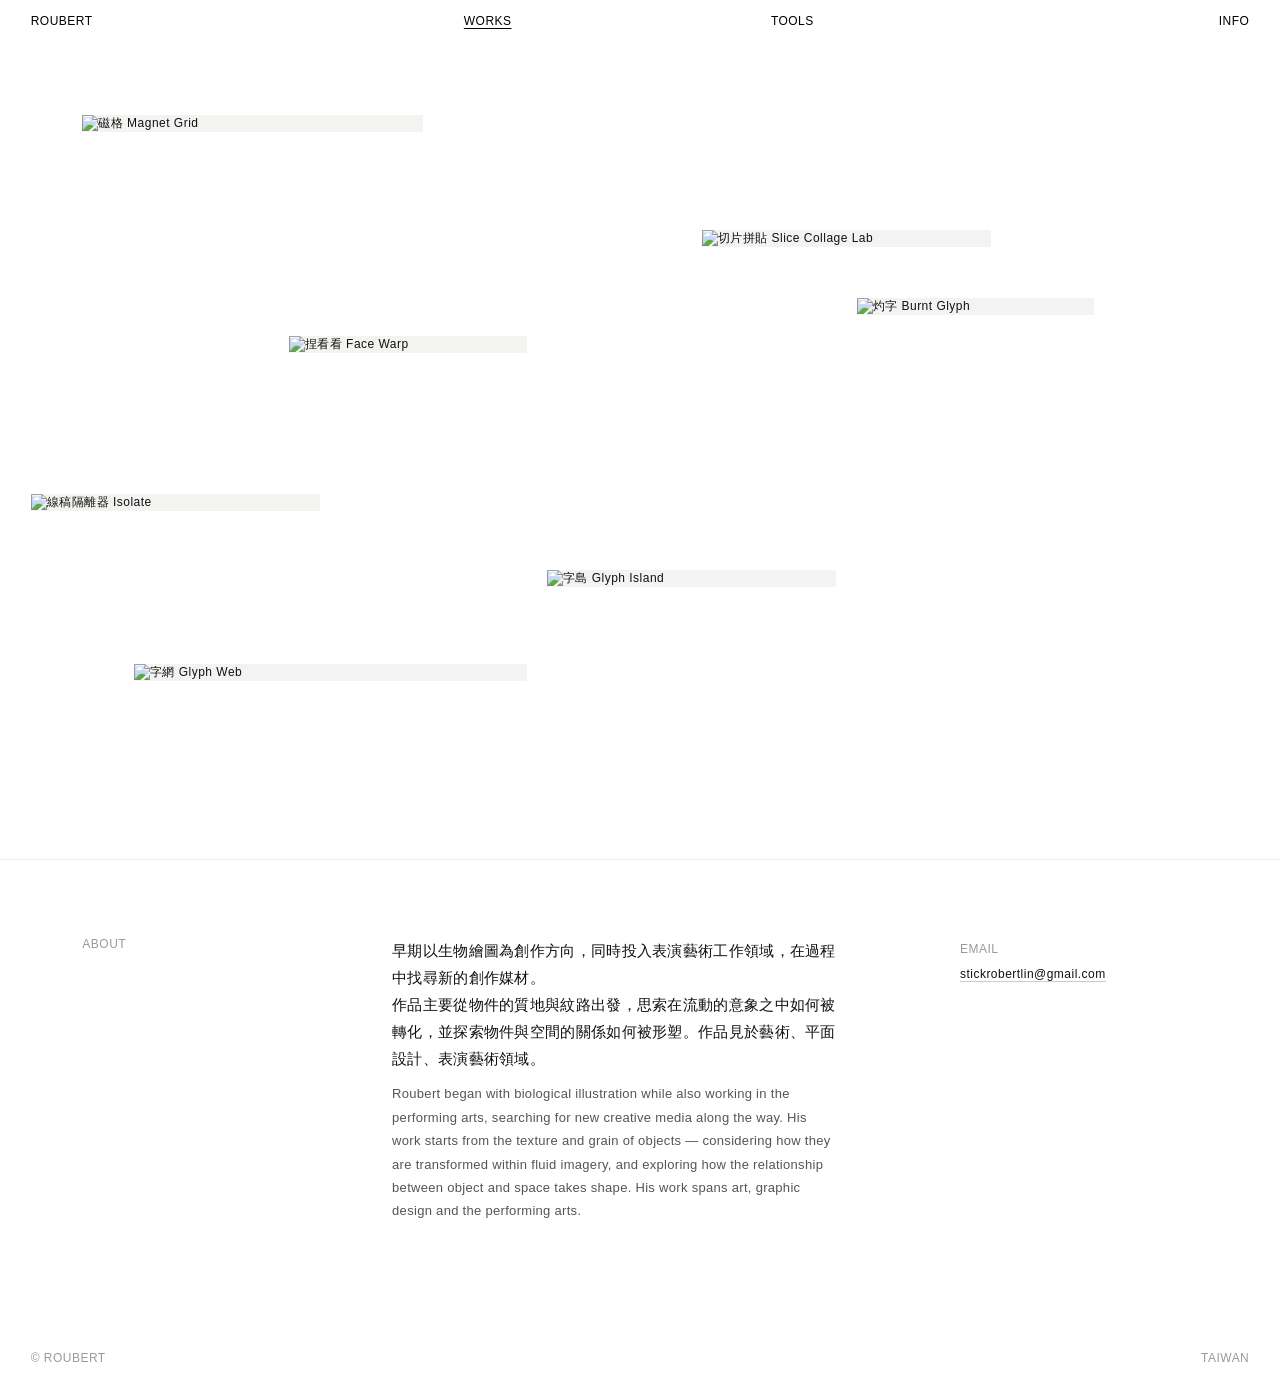
==== index.html @ 127d2389 "Initial commit" ====
<!doctype html>
<html lang="zh-Hant">
<head>
<meta charset="utf-8">
<meta name="viewport" content="width=device-width,initial-scale=1">
<title>ROUBERT</title>
<meta name="description" content="Roubert — 視覺創作者。作品見於藝術、平面設計、表演藝術領域。">
<link rel="stylesheet" href="assets/site.css">
</head>
<body data-root="">
<nav class="top">
  <a href="./">Roubert</a>
  <a href="./" aria-current="page">Works</a>
  <a href="roubert-tools/">Tools</a>
  <a href="#info">Info</a>
</nav>

<main class="wall"></main>
<div class="filters" aria-label="分類"></div>

<section id="info">
  <h2>About</h2>
  <div class="bio">
    <p>早期以生物繪圖為創作方向，同時投入表演藝術工作領域，在過程中找尋新的創作媒材。<br>作品主要從物件的質地與紋路出發，思索在流動的意象之中如何被轉化，並探索物件與空間的關係如何被形塑。作品見於藝術、平面設計、表演藝術領域。</p>
    <p>Roubert began with biological illustration while also working in the performing arts, searching for new creative media along the way. His work starts from the texture and grain of objects — considering how they are transformed within fluid imagery, and exploring how the relationship between object and space takes shape. His work spans art, graphic design and the performing arts.</p>
  </div>
  <dl>
    <dt>Email</dt><dd><a class="u" href="mailto:stickrobertlin@gmail.com">stickrobertlin@gmail.com</a></dd>
  </dl>
</section>

<footer><span>© Roubert</span><span>Taiwan</span></footer>
<script src="assets/works.js"></script>
<script src="assets/wall.js"></script>
</body>
</html>
---- assets/site.css ----
*{box-sizing:border-box;margin:0;padding:0}
:root{--ink:#111;--mute:#9a9a9a;--pad:2.4vw;--gap:1.6vw}
html{background:#fff}
body{color:var(--ink);font-family:"Helvetica Neue",Helvetica,"PingFang TC","Noto Sans TC",sans-serif;-webkit-font-smoothing:antialiased;font-size:12px;letter-spacing:.04em}
a{color:inherit;text-decoration:none}
img{display:block;max-width:100%}

/* nav：四個字平均散開 */
nav.top{position:fixed;top:0;left:0;right:0;z-index:10;display:grid;grid-template-columns:repeat(4,1fr);padding:14px var(--pad);mix-blend-mode:difference;color:#fff;text-transform:uppercase}
nav.top a:nth-child(2),nav.top a:nth-child(3){text-align:center}
nav.top a:nth-child(4){text-align:right}
nav.top a[aria-current]{text-decoration:underline;text-underline-offset:3px}

/* 作品牆 */
.wall{display:grid;grid-template-columns:repeat(24,1fr);column-gap:var(--gap);padding:9vw var(--pad) 12vw;align-items:start}
.w{display:block;grid-column:var(--c)/span var(--s);grid-row:var(--r);margin-top:var(--t,0)}
.w img{width:100%;height:auto;background:#f3f3f1;transition:opacity .35s}
.w figcaption{display:flex;justify-content:space-between;gap:1em;padding-top:8px;opacity:0;transform:translateY(-3px);transition:opacity .3s,transform .3s}
.w figcaption i{font-style:normal;color:var(--mute);white-space:nowrap}
.wall.dim .w img{opacity:.35}
.wall.dim .w.on img{opacity:1}
.w.on figcaption,.w:focus-visible figcaption{opacity:1;transform:none}
.filters{position:fixed;left:var(--pad);bottom:14px;z-index:9;display:flex;gap:14px;text-transform:uppercase;mix-blend-mode:difference;color:#fff}
.filters button{all:unset;cursor:pointer;opacity:.5}
.filters button[aria-pressed=true]{opacity:1;text-decoration:underline;text-underline-offset:3px}
.empty{grid-column:2/span 12;color:var(--mute);font-size:13px;line-height:1.8}

/* 關於 / 聯絡 */
#info{display:grid;grid-template-columns:repeat(24,1fr);column-gap:var(--gap);padding:6vw var(--pad) 10vw;border-top:1px solid #eee;scroll-margin-top:40px}
#info h2{grid-column:2/span 5;font-size:12px;font-weight:400;text-transform:uppercase;color:var(--mute)}
#info .bio{grid-column:8/span 9;font-size:15px;line-height:1.8;letter-spacing:.02em}
#info .bio p+p{margin-top:.8em;color:#555;font-size:13px}
#info dl{grid-column:19/span 5;font-size:12px;line-height:2.1}
#info dt{color:var(--mute);text-transform:uppercase}
#info dd{margin-bottom:1.2em}
.u{border-bottom:1px solid #ccc;transition:border-color .2s}
.u:hover{border-color:var(--ink)}

footer{padding:0 var(--pad) 3vh;color:var(--mute);text-transform:uppercase;display:flex;justify-content:space-between}

/* 作品內頁 */
.work-head{display:grid;grid-template-columns:repeat(24,1fr);column-gap:var(--gap);padding:9vw var(--pad) 4vw}
.work-head h1{grid-column:2/span 10;font-size:clamp(22px,2.6vw,36px);font-weight:500;letter-spacing:-.01em;line-height:1.2}
.work-head h1 small{display:block;font-size:12px;font-weight:400;color:var(--mute);letter-spacing:.04em;margin-top:8px;text-transform:uppercase}
.work-head dl{grid-column:13/span 4;line-height:1.9}
.work-head dt{color:var(--mute);text-transform:uppercase}
.work-head dd{margin-bottom:.8em}
.work-head .text{grid-column:18/span 6;font-size:13px;line-height:1.85;color:#333}
.work-head .text p+p{margin-top:.8em}
.shots{display:grid;grid-template-columns:repeat(24,1fr);column-gap:var(--gap);row-gap:6vw;padding:2vw var(--pad) 10vw;align-items:start}
.shots figure{grid-column:var(--c,6)/span var(--s,14)}
.shots figcaption{padding-top:8px;color:var(--mute)}
.shots video,.shots iframe{width:100%;display:block;aspect-ratio:16/9;border:0;background:#000}
.back{display:inline-block;margin:0 var(--pad) 4vh}

@media (max-width:760px){
  :root{--pad:16px}
  nav.top{grid-template-columns:1fr 1fr;row-gap:4px;padding:12px 16px}
  nav.top a:nth-child(2){text-align:right}
  nav.top a:nth-child(3){text-align:left}
  .wall{grid-template-columns:repeat(12,1fr);column-gap:0;padding:84px 16px 80px;row-gap:56px}
  .w{grid-row:auto!important;margin-top:0!important;grid-column:var(--mc)/span var(--ms)}
  .w figcaption{opacity:1;transform:none}
  .wall.dim .w img{opacity:1}
  .empty{grid-column:1/-1}
  #info{grid-template-columns:1fr;row-gap:28px;padding:56px 16px 64px}
  #info h2,#info .bio,#info dl{grid-column:1}
  .work-head{grid-template-columns:1fr;row-gap:24px;padding:84px 16px 32px}
  .work-head h1,.work-head dl,.work-head .text{grid-column:1}
  .shots{grid-template-columns:1fr;row-gap:32px;padding:0 16px 64px}
  .shots figure{grid-column:1!important}
  .filters{bottom:12px}
}
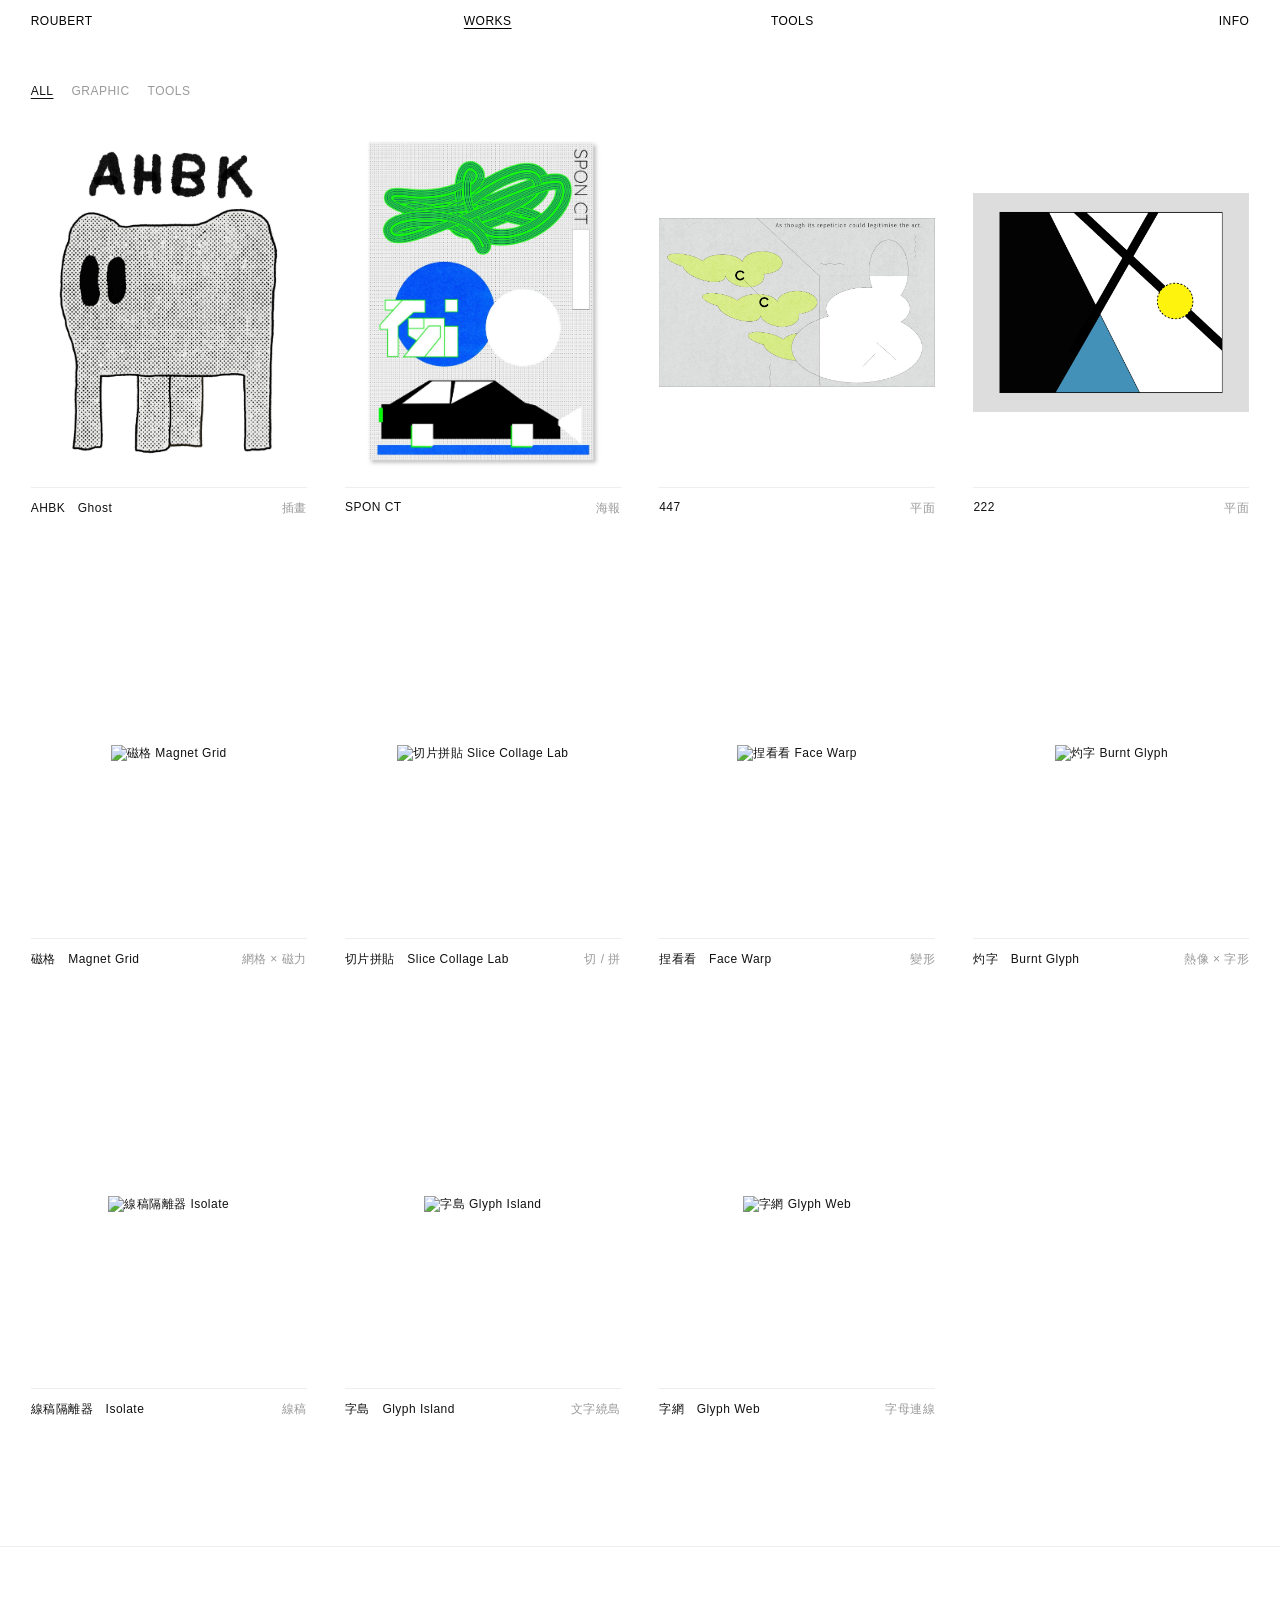
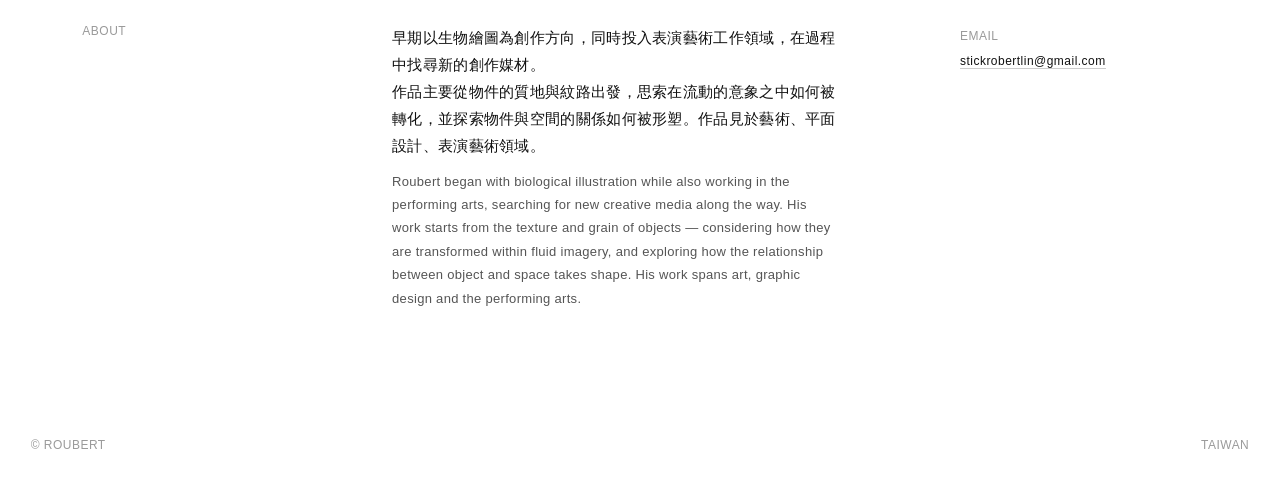
==== commit cadba2ae: "改工整" ====
--- a/index.html
+++ b/index.html
@@ -15,8 +15,8 @@
   <a href="#info">Info</a>
 </nav>
 
+<div class="filters" aria-label="分類"></div>
 <main class="wall"></main>
-<div class="filters" aria-label="分類"></div>
 
 <section id="info">
   <h2>About</h2>
--- a/assets/site.css
+++ b/assets/site.css
@@ -11,19 +11,20 @@
 nav.top a:nth-child(4){text-align:right}
 nav.top a[aria-current]{text-decoration:underline;text-underline-offset:3px}
 
-/* 作品牆 */
-.wall{display:grid;grid-template-columns:repeat(24,1fr);column-gap:var(--gap);padding:9vw var(--pad) 12vw;align-items:start}
-.w{display:block;grid-column:var(--c)/span var(--s);grid-row:var(--r);margin-top:var(--t,0)}
-.w img{width:100%;height:auto;background:#f3f3f1;transition:opacity .35s}
-.w figcaption{display:flex;justify-content:space-between;gap:1em;padding-top:8px;opacity:0;transform:translateY(-3px);transition:opacity .3s,transform .3s}
+/* 作品牆：整齊格線，每件作品放在同樣比例的框裡，圖片完整顯示、置中 */
+.wall{display:grid;grid-template-columns:repeat(4,1fr);column-gap:3vw;row-gap:5vw;padding:32px var(--pad) 10vw;align-items:start}
+.w{display:block}
+.w .frame{aspect-ratio:4/5;display:flex;align-items:center;justify-content:center}
+.w img{max-width:100%;max-height:100%;width:auto;height:auto;object-fit:contain;transition:opacity .35s}
+.w figcaption{display:flex;justify-content:space-between;gap:1em;padding-top:12px;border-top:1px solid #eee;margin-top:12px;transition:color .3s}
 .w figcaption i{font-style:normal;color:var(--mute);white-space:nowrap}
 .wall.dim .w img{opacity:.35}
 .wall.dim .w.on img{opacity:1}
-.w.on figcaption,.w:focus-visible figcaption{opacity:1;transform:none}
-.filters{position:fixed;left:var(--pad);bottom:14px;z-index:9;display:flex;gap:14px;text-transform:uppercase;mix-blend-mode:difference;color:#fff}
-.filters button{all:unset;cursor:pointer;opacity:.5}
-.filters button[aria-pressed=true]{opacity:1;text-decoration:underline;text-underline-offset:3px}
-.empty{grid-column:2/span 12;color:var(--mute);font-size:13px;line-height:1.8}
+
+.filters{display:flex;gap:18px;text-transform:uppercase;padding:84px var(--pad) 0;min-height:84px}
+.filters button{all:unset;cursor:pointer;color:var(--mute)}
+.filters button[aria-pressed=true]{color:var(--ink);text-decoration:underline;text-underline-offset:3px}
+.empty{grid-column:1/-1;color:var(--mute);font-size:13px;line-height:1.8}
 
 /* 關於 / 聯絡 */
 #info{display:grid;grid-template-columns:repeat(24,1fr);column-gap:var(--gap);padding:6vw var(--pad) 10vw;border-top:1px solid #eee;scroll-margin-top:40px}
@@ -53,14 +54,14 @@
 .shots video,.shots iframe{width:100%;display:block;aspect-ratio:16/9;border:0;background:#000}
 .back{display:inline-block;margin:0 var(--pad) 4vh}
 
+@media (max-width:1100px){ .wall{grid-template-columns:repeat(3,1fr)} }
 @media (max-width:760px){
   :root{--pad:16px}
   nav.top{grid-template-columns:1fr 1fr;row-gap:4px;padding:12px 16px}
   nav.top a:nth-child(2){text-align:right}
   nav.top a:nth-child(3){text-align:left}
-  .wall{grid-template-columns:repeat(12,1fr);column-gap:0;padding:84px 16px 80px;row-gap:56px}
-  .w{grid-row:auto!important;margin-top:0!important;grid-column:var(--mc)/span var(--ms)}
-  .w figcaption{opacity:1;transform:none}
+  .wall{grid-template-columns:repeat(2,1fr);column-gap:16px;row-gap:40px;padding:24px 16px 80px}
+  .w figcaption{flex-direction:column;gap:2px;font-size:11px}
   .wall.dim .w img{opacity:1}
   .empty{grid-column:1/-1}
   #info{grid-template-columns:1fr;row-gap:28px;padding:56px 16px 64px}
@@ -69,5 +70,5 @@
   .work-head h1,.work-head dl,.work-head .text{grid-column:1}
   .shots{grid-template-columns:1fr;row-gap:32px;padding:0 16px 64px}
   .shots figure{grid-column:1!important}
-  .filters{bottom:12px}
+  .filters{padding:84px 16px 0;min-height:84px}
 }
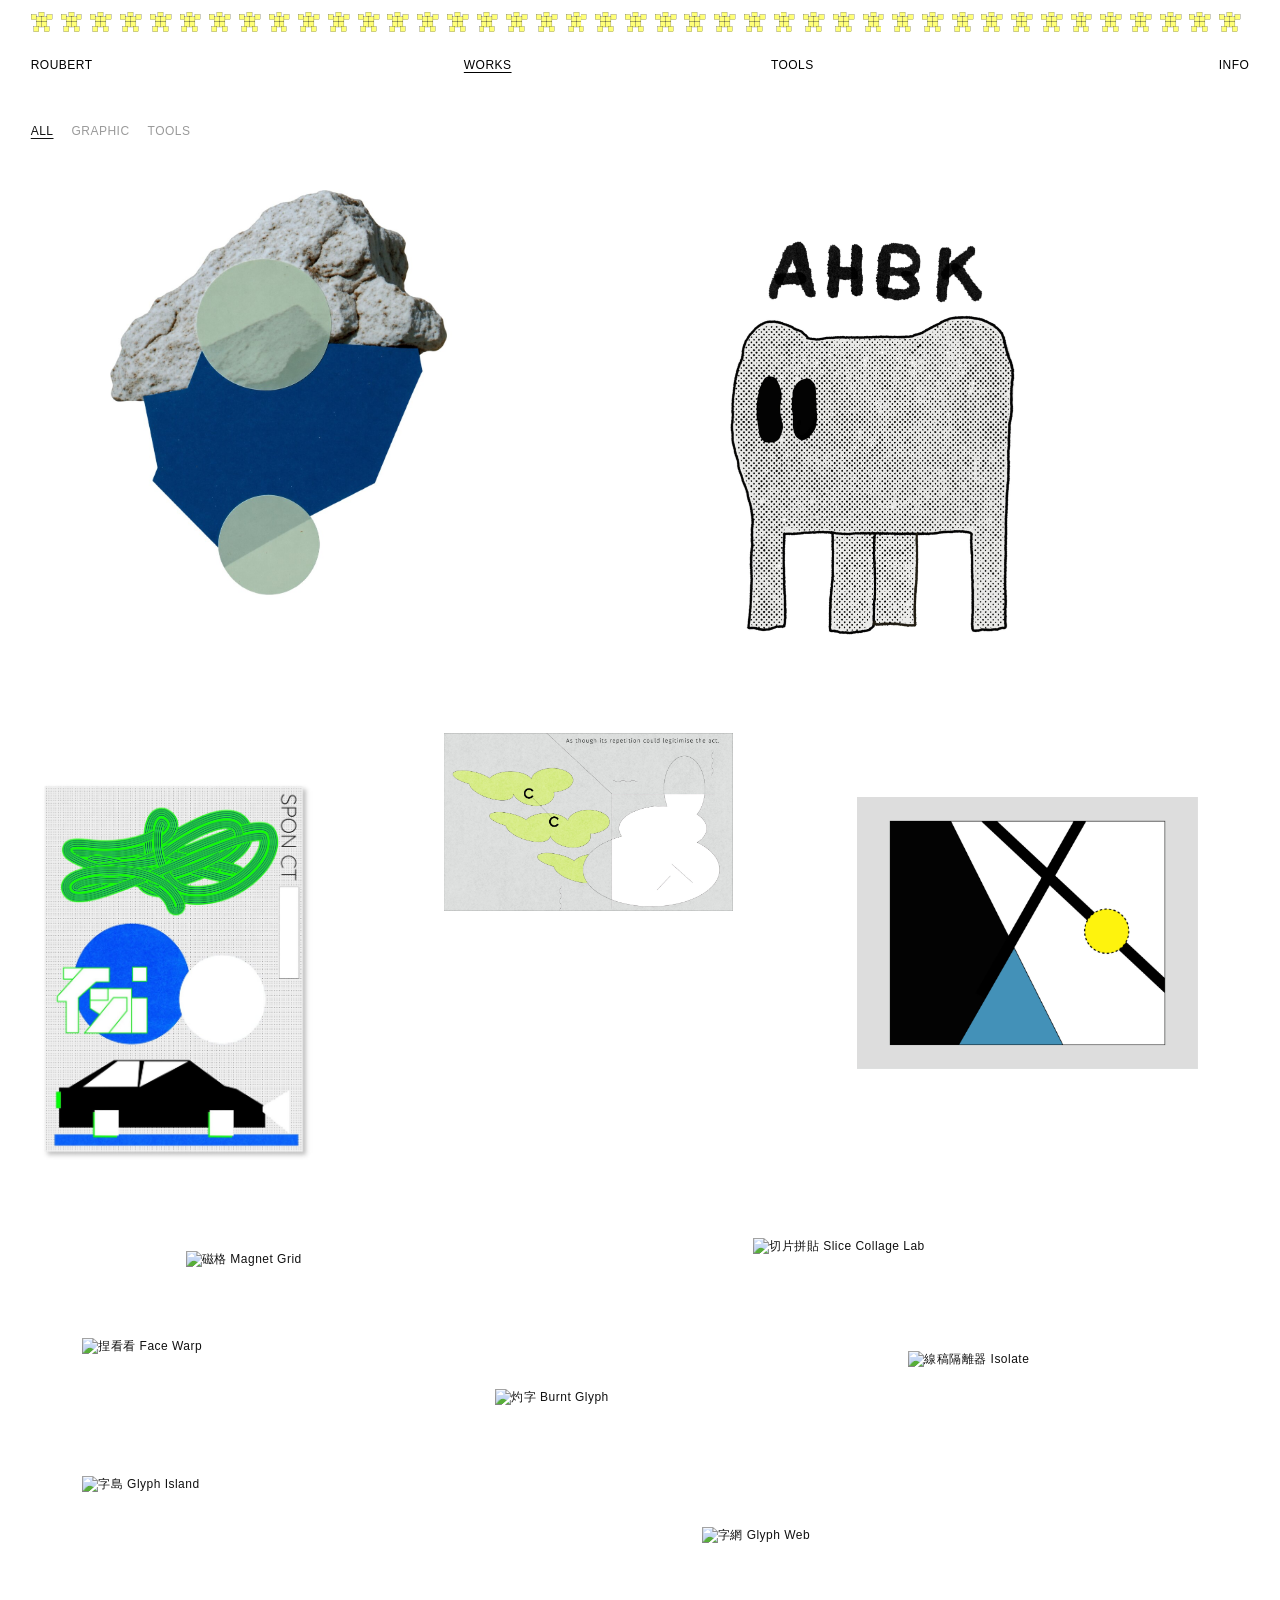
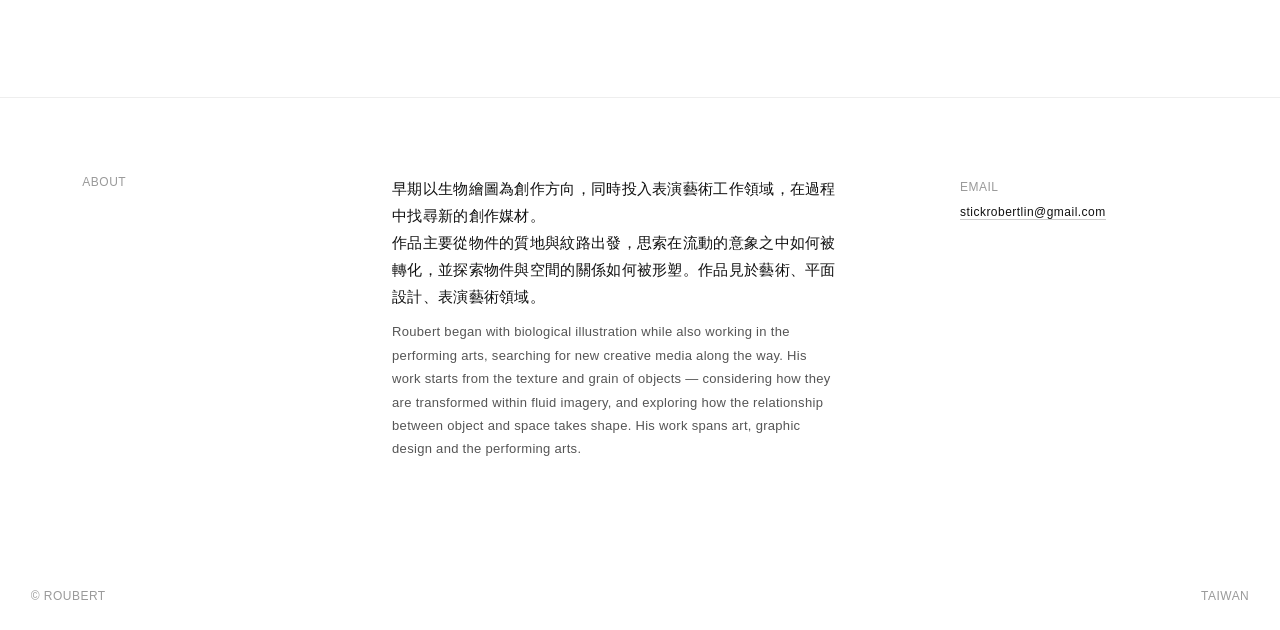
==== commit 5eff509c: "紋樣放大" ====
--- a/index.html
+++ b/index.html
@@ -5,9 +5,14 @@
 <meta name="viewport" content="width=device-width,initial-scale=1">
 <title>ROUBERT</title>
 <meta name="description" content="Roubert — 視覺創作者。作品見於藝術、平面設計、表演藝術領域。">
+<link rel="icon" href="/favicon.ico" sizes="any">
+<link rel="icon" type="image/png" href="/icon-192.png">
+<link rel="apple-touch-icon" href="/apple-touch-icon.png">
+<link rel="manifest" href="/site.webmanifest">
 <link rel="stylesheet" href="assets/site.css">
 </head>
 <body data-root="">
+<div class="motif" aria-hidden="true"></div>
 <nav class="top">
   <a href="./">Roubert</a>
   <a href="./" aria-current="page">Works</a>
--- a/assets/site.css
+++ b/assets/site.css
@@ -5,29 +5,32 @@
 a{color:inherit;text-decoration:none}
 img{display:block;max-width:100%}
 
+/* 最上方的紋樣列：固定在畫面頂端、選單上面 */
+.motif{position:fixed;top:0;left:0;right:0;z-index:11;height:44px;padding:12px var(--pad);background:#fff}
+.motif::before{content:"";display:block;height:100%;background:url(motif.svg) 0 0/auto 100% space no-repeat}
 /* nav：四個字平均散開 */
-nav.top{position:fixed;top:0;left:0;right:0;z-index:10;display:grid;grid-template-columns:repeat(4,1fr);padding:14px var(--pad);mix-blend-mode:difference;color:#fff;text-transform:uppercase}
+nav.top{position:fixed;top:44px;left:0;right:0;z-index:10;display:grid;grid-template-columns:repeat(4,1fr);padding:14px var(--pad);mix-blend-mode:difference;color:#fff;text-transform:uppercase}
 nav.top a:nth-child(2),nav.top a:nth-child(3){text-align:center}
 nav.top a:nth-child(4){text-align:right}
 nav.top a[aria-current]{text-decoration:underline;text-underline-offset:3px}
 
-/* 作品牆：整齊格線，每件作品放在同樣比例的框裡，圖片完整顯示、置中 */
-.wall{display:grid;grid-template-columns:repeat(4,1fr);column-gap:3vw;row-gap:5vw;padding:32px var(--pad) 10vw;align-items:start}
-.w{display:block}
-.w .frame{aspect-ratio:4/5;display:flex;align-items:center;justify-content:center}
-.w img{max-width:100%;max-height:100%;width:auto;height:auto;object-fit:contain;transition:opacity .35s}
-.w figcaption{display:flex;justify-content:space-between;gap:1em;padding-top:12px;border-top:1px solid #eee;margin-top:12px;transition:color .3s}
+/* 作品牆：錯落排列（24 欄，每件作品自己的起點、寬度、往下錯開） */
+.wall{display:grid;grid-template-columns:repeat(24,1fr);column-gap:var(--gap);row-gap:3.5vw;padding:24px var(--pad) 10vw;align-items:start}
+.w{display:block;grid-column:var(--c)/span var(--s);grid-row:var(--r);margin-top:var(--t,0)}
+.w img{width:100%;height:auto;transition:opacity .35s}
+.w figcaption{display:flex;justify-content:space-between;gap:1em;padding-top:8px;opacity:0;transform:translateY(-3px);transition:opacity .3s,transform .3s}
 .w figcaption i{font-style:normal;color:var(--mute);white-space:nowrap}
+.w.on figcaption,.w:focus-visible figcaption{opacity:1;transform:none}
 .wall.dim .w img{opacity:.35}
 .wall.dim .w.on img{opacity:1}
 
-.filters{display:flex;gap:18px;text-transform:uppercase;padding:84px var(--pad) 0;min-height:84px}
+.filters{display:flex;gap:18px;text-transform:uppercase;padding:124px var(--pad) 0}
 .filters button{all:unset;cursor:pointer;color:var(--mute)}
 .filters button[aria-pressed=true]{color:var(--ink);text-decoration:underline;text-underline-offset:3px}
 .empty{grid-column:1/-1;color:var(--mute);font-size:13px;line-height:1.8}
 
 /* 關於 / 聯絡 */
-#info{display:grid;grid-template-columns:repeat(24,1fr);column-gap:var(--gap);padding:6vw var(--pad) 10vw;border-top:1px solid #eee;scroll-margin-top:40px}
+#info{display:grid;grid-template-columns:repeat(24,1fr);column-gap:var(--gap);padding:6vw var(--pad) 10vw;border-top:1px solid #eee;scroll-margin-top:90px}
 #info h2{grid-column:2/span 5;font-size:12px;font-weight:400;text-transform:uppercase;color:var(--mute)}
 #info .bio{grid-column:8/span 9;font-size:15px;line-height:1.8;letter-spacing:.02em}
 #info .bio p+p{margin-top:.8em;color:#555;font-size:13px}
@@ -40,7 +43,8 @@
 footer{padding:0 var(--pad) 3vh;color:var(--mute);text-transform:uppercase;display:flex;justify-content:space-between}
 
 /* 作品內頁 */
-.work-head{display:grid;grid-template-columns:repeat(24,1fr);column-gap:var(--gap);padding:9vw var(--pad) 4vw}
+
+.work-head{display:grid;grid-template-columns:repeat(24,1fr);column-gap:var(--gap);padding:calc(100px + 3vw) var(--pad) 4vw}
 .work-head h1{grid-column:2/span 10;font-size:clamp(22px,2.6vw,36px);font-weight:500;letter-spacing:-.01em;line-height:1.2}
 .work-head h1 small{display:block;font-size:12px;font-weight:400;color:var(--mute);letter-spacing:.04em;margin-top:8px;text-transform:uppercase}
 .work-head dl{grid-column:13/span 4;line-height:1.9}
@@ -54,21 +58,22 @@
 .shots video,.shots iframe{width:100%;display:block;aspect-ratio:16/9;border:0;background:#000}
 .back{display:inline-block;margin:0 var(--pad) 4vh}
 
-@media (max-width:1100px){ .wall{grid-template-columns:repeat(3,1fr)} }
 @media (max-width:760px){
   :root{--pad:16px}
-  nav.top{grid-template-columns:1fr 1fr;row-gap:4px;padding:12px 16px}
+  .motif{height:38px;padding:11px 16px}
+  nav.top{grid-template-columns:1fr 1fr;row-gap:4px;padding:12px 16px;top:38px}
   nav.top a:nth-child(2){text-align:right}
   nav.top a:nth-child(3){text-align:left}
-  .wall{grid-template-columns:repeat(2,1fr);column-gap:16px;row-gap:40px;padding:24px 16px 80px}
-  .w figcaption{flex-direction:column;gap:2px;font-size:11px}
+  .wall{grid-template-columns:repeat(12,1fr);column-gap:0;padding:24px 16px 80px;row-gap:40px}
+  .w{grid-row:auto!important;margin-top:0!important;grid-column:var(--mc)/span var(--ms)}
+  .w figcaption{opacity:1;transform:none}
   .wall.dim .w img{opacity:1}
   .empty{grid-column:1/-1}
   #info{grid-template-columns:1fr;row-gap:28px;padding:56px 16px 64px}
   #info h2,#info .bio,#info dl{grid-column:1}
-  .work-head{grid-template-columns:1fr;row-gap:24px;padding:84px 16px 32px}
+  .work-head{grid-template-columns:1fr;row-gap:24px;padding:124px 16px 32px}
   .work-head h1,.work-head dl,.work-head .text{grid-column:1}
   .shots{grid-template-columns:1fr;row-gap:32px;padding:0 16px 64px}
   .shots figure{grid-column:1!important}
-  .filters{padding:84px 16px 0;min-height:84px}
+  .filters{padding:122px 16px 0}
 }
